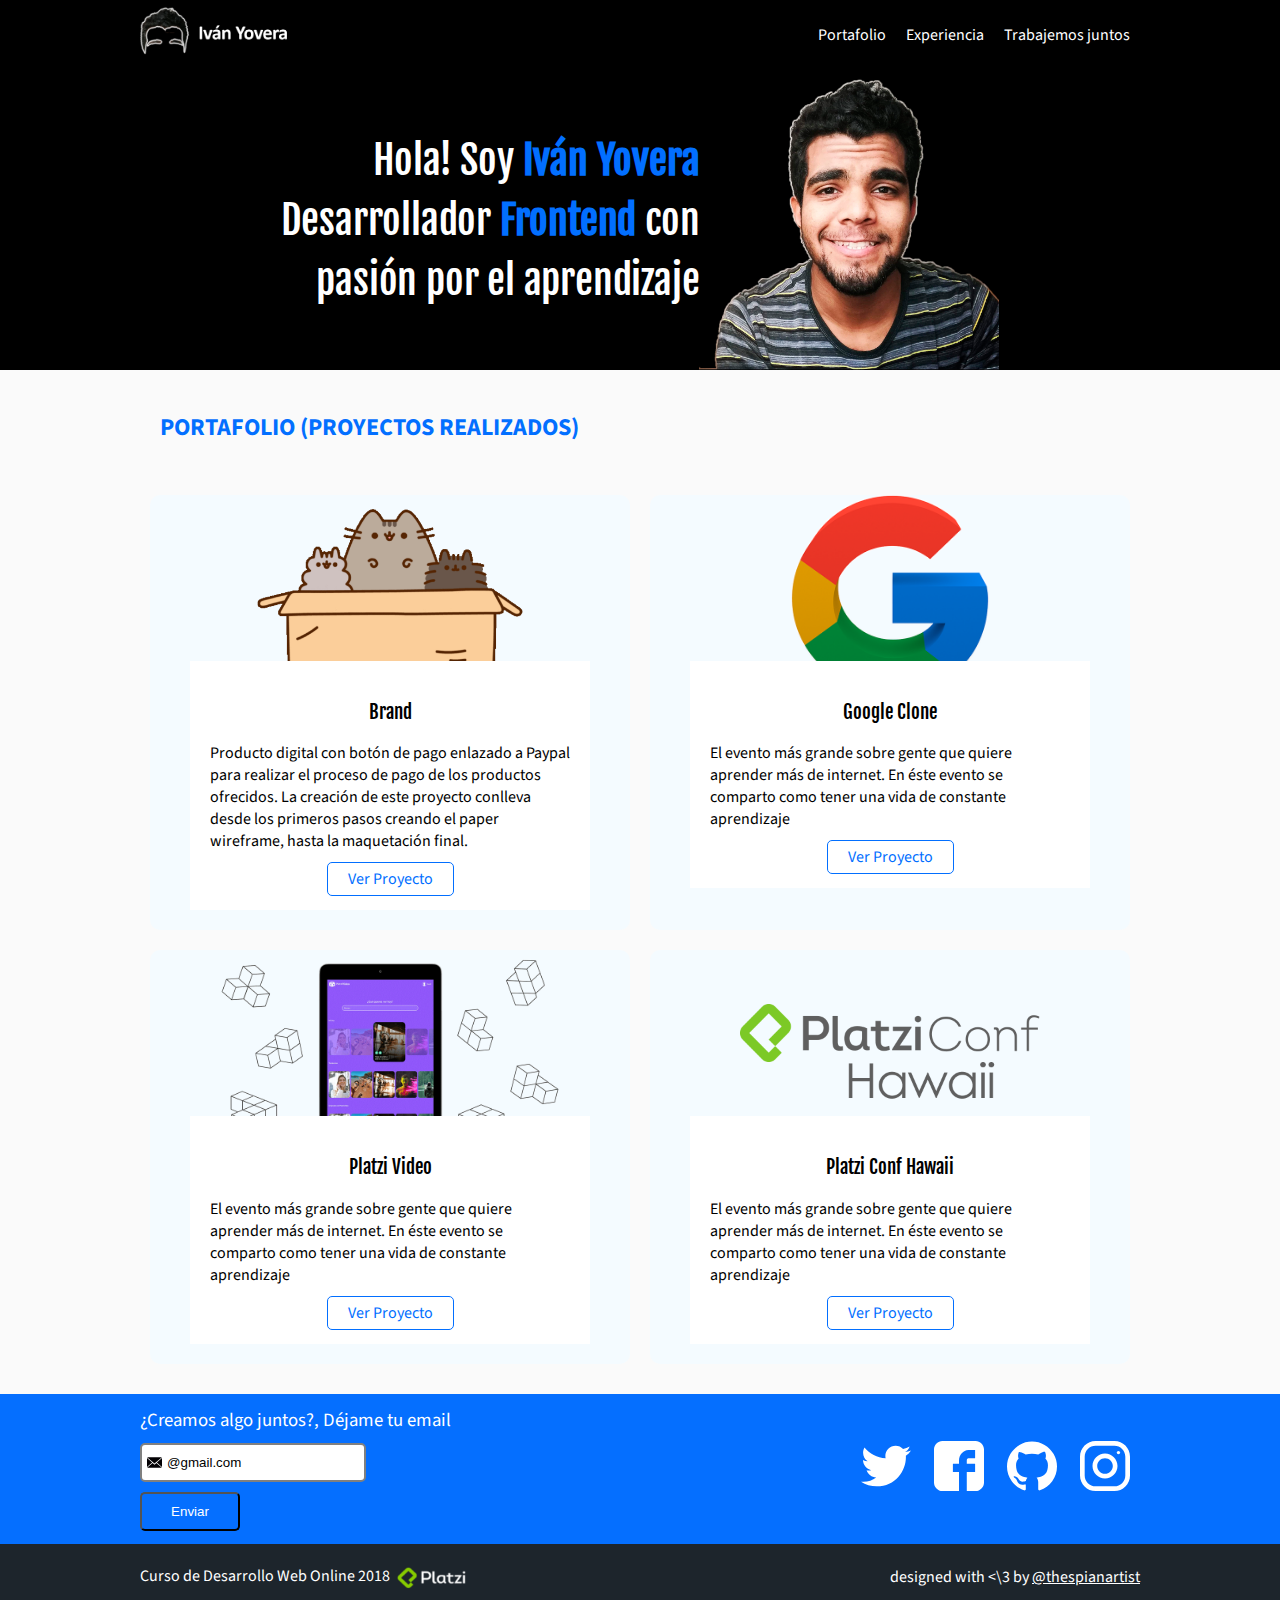
==== index.html @ 60a18380 "modificando meta viewport" ====
<!DOCTYPE html>
<html lang="es">
  <head>
    <meta charset="UTF-8">
    <meta name="viewport" content="width=device-width, initial-scale=0>
    <title>Iván Yovera</title>
    <link rel="icon" type="image/png" href="./images/logoo.png">
    <link href="https://fonts.googleapis.com/css2?family=Fjalla+One&family=Source+Sans+Pro&display=swap" rel="stylesheet">
    <link rel="stylesheet" href="./css/estilos.css">
    <!--style>
      header{
        background:green;
      }
    </style-->
  </head>
  <body>
    <!--header style="color:red; background:blue;" //"estilo in line": esta es otra manera de añadir estilos a un segmento -->
    <header class="header">
      <div class="container">
        <figure class="logo">
          <img src="./images/logo2.png" height="50" alt="Logo de http://leonidasesteban.com">
        </figure>
        <nav class="menu">
          <ol>
            <li>
              <a class="link" href="#portafolio">Portafolio</a>
            </li>
            <li>
              <a class="selectorClass" href="#eventos">Experiencia</a>
            </li>
            <li>
              <a id="selectorID" href="#contacto">Trabajemos juntos</a>
            </li>
          </ol>
        </nav>
      </div>
    </header>
    <section class="hero">
      <div class="container">
        <h1>
          Hola! Soy <strong>Iván Yovera</strong> <br>
          Desarrollador <strong>Frontend</strong> con <br>
          pasión por el aprendizaje
        </h1>
        <img class="hero-image" src="./images/hero5.jpg" alt="imagen de portada">
      </div>
    </section>
    <section class="portafolio">
      <div class="container">
        <div class="event-list-title">
          <h2>Portafolio (proyectos realizados)</h2>
        </div>
        <section id="eventos" class="event-list">
          <div class="container">
            <article class="event">
              <figure class="event-imageContainer">
                <img class="event-image" src="./images/brand.png" alt="foto de platziconf">
              </figure>
              <div class="event-detail">
                <h3 class="event-title">Brand</h3>
                <p class="event-description">Producto digital con botón de pago enlazado a Paypal para realizar el proceso de pago de los productos ofrecidos. La creación de este proyecto conlleva desde los primeros pasos creando el paper wireframe, hasta la maquetación final.</p>
                <a class="event-url" href="./portafolio/proyecto1/index.html" target="_blank">Ver Proyecto</a>
              </div>
            </article>
            <article class="event">
              <figure class="event-imageContainer">
                <img class="event-image" src="./images/google_clone.png" alt="foto de platziconf">
              </figure>
              <div class="event-detail">
                <h3 class="event-title">Google Clone</h3>
                <p class="event-description">El evento más grande sobre gente que quiere aprender más de internet. En éste evento se comparto como tener una vida de constante aprendizaje</p>
                <a class="event-url" href="./portafolio/proyecto2/index.html" target="_blank">Ver Proyecto</a>
              </div>
            </article>
            <article class="event">
              <figure class="event-imageContainer">
                <img class="event-image" src="./images/Proyecto-frontend-developer.gif" alt="foto de platziconf">
              </figure>
              <div class="event-detail">
                <h3 class="event-title">Platzi Video</h3>
                <p class="event-description">El evento más grande sobre gente que quiere aprender más de internet. En éste evento se comparto como tener una vida de constante aprendizaje</p>
                <a class="event-url" href="./portafolio/proyecto3/index.html" target="_blank">Ver Proyecto</a>
              </div>
            </article>
            <article class="event">
              <figure class="event-imageContainer">
                <img class="event-image" src="./images/platzi_conf.png" alt="foto de platziconf">
              </figure>
              <div class="event-detail">
                <h3 class="event-title">Platzi Conf Hawaii</h3>
                <p class="event-description">El evento más grande sobre gente que quiere aprender más de internet. En éste evento se comparto como tener una vida de constante aprendizaje</p>
                <a class="event-url" href="./portafolio/proyecto4/index.html" target="_blank">Ver Proyecto</a>
              </div>
            </article>
          </div>
        </section>
      </div>
    </section>

    <section class="contact" id="contacto">
      <div class="container">
        <form class="form-email" action="/suscripcion/">
          <h3>
            <label for="email">
              ¿Creamos algo juntos?, Déjame tu email
            </label>
          </h3>
          <input type="text" value="@gmail.com" id="email">
          <button>Enviar</button>
        </form>
        <div class="social">
          <a href="https://twitter.com/ivanyovera" class="social-link twitter"></a>
          <a href="https://fb.com/ivnyovera" class="social-link facebook"></a>
          <a href="https://github.com/ivanyovera" class="social-link github"></a>
          <a href="https://instagram.com/ivanyovera" class="social-link instagram"></a>
        </div>
      </div>
    </section>
    <footer class="footer">
      <div class="container">
        <div>
          <p>Curso de Desarrollo Web Online 2018 <img src="./images/platzi.png" width="80" alt="platzi"></p>
        </div>
        <div>
          designed with <\3 by <a href="https://twitter.com/thespianartist">@thespianartist</a>
        </div>
      </div>
    </footer>
  </body>
  </html>
---- css/estilos.css ----
/*este html y css incluyen mas contenido que fueron usados de ejemplos didacticos*/

/*----------------------------------------------------------COLORES
gris oscuro = #1d252c
gris claro = #626262
background gris = #1b2127
celeste = #026fff
----------------------------------------------------------COLORES*/

/*----------------------------------------------------------MODELO DE CAJA
-el tamaño total de un elemento es, su tamaño+padding+borde
-si aplico la propiedad box-sizing puedo evitar que el padding y borde sean un extra
----------------------------------------------------------MODELO DE CAJA*/

/*----------------------------------------------------------TIPOS DE SELECTORES
selector de etiqueta
body {
  font-family: 'Source Sans Pro', sans-serif;
  margin: 0px;
}

selector descendente
body header div nav ol li a {
  color: yellow;
}

selector de clase
.selectorClass {
  color: green;
}

selector de id
#selectorID {
  color: purple;
}

selector varios elementos al mismo tiempo
h1,h2,h3,h4,h5,h6{
  font-family: 'Fjalla One', sans-serif;
  font-weight: normal;
  font-style: italic;
}
----------------------------------------------------------TIPOS DE SELECTORES*/

body {
  font-family: 'Source Sans Pro', sans-serif;
  margin: 0px;
}

figure {
  margin: 0;
}

h1,h2,h3,h4,h5,h6{
  font-family: 'Fjalla One', sans-serif;
  font-weight: normal;
  /* font-style: italic; */
}

/* 1.5 = 150% */
h1{
  font-size: 40px;
  line-height: 1.5;
  letter-spacing: -.2px;
  color: white;
  margin: 0;
  /* text-transform: uppercase; */
  /* text-decoration: dashed; */
  text-align: right;
}

h1 strong{
  color: #026FFF;
}

h2{
  color: #026FFF;
  text-transform: uppercase;
  font-family: 'Source Sans Pro', sans-serif;
  font-weight: bold;
  font-size: 24px;
  margin-bottom: 40px;
}

.hero{
  height: 300px;
  /* background-color: #1D252C; */
  background-color: #000000;
  display: flex;
  align-items: center;
  justify-content: center;
}

.hero-image{
  object-fit: cover;
  height: inherit;
}

.portafolio{
  background: #FAFAFA;
  padding: 20px;
}

.project{
  border: 1px solid gray;
  border-radius: 10px;
  margin-bottom: 15px;
  padding: 20px;
  background: white;
  display: flex;
  align-items: center;
  justify-content: space-between;
}

.project-course,
.project-date,
.project-url{
  margin: 10px 0;
}

.project-description{
  font-size: 20px;
}

.project strong{
  font-family: 'Fjalla One', sans-serif;
}

.project-title{
  font-size: 30px;
  margin-top: 0;
  margin-bottom: 10px;
}

/*con width y height puedo solapar elementos, tomando
en cuenta tambien las herencias*/
.project-details{
  width: 500px;
}

.project-imageContainer{
  width: 500px;
}

.header{
  background-color: #000000;
  color: white;
  display: flex;
  height: 70px;
  align-items: center;
  justify-content: space-between;
}

.menu{
  height: inherit;
}

.header ol{
  display: flex;
  height: inherit;
}

.header ol li{
  height: inherit;
}

.header a {
  color: white;
  text-decoration: none;
  height: inherit;
  display: flex;
  align-items: center;
  padding: 0 10px;
}

ol,
ul {
  margin: 0;
  padding: 0;
  list-style: none;
}

.footer{
  color: white;
  background-color: #1D252C;
  display: flex;
  align-items: center;
  justify-content: space-between;
}

.footer img{
  vertical-align: middle;
}

.footer a{
  color: white;
}

.event-list{
  display: flex;
  flex-wrap: wrap;
}

.event-list-title{
  margin-left: 20px;
}

.event{
  margin: 10px;
  width: 480px;
  flex-shrink: 0;
  border-radius: 10px;
  overflow: hidden;
  background: #F4FBFF;
}

.event img{
  width: 480px;
  height: 200px;
  /* object-fit: cover; */
  object-fit: contain;
}

.event-detail{
  margin: 20px 40px;
  margin-top: -40px;
  background-color: white;
  position: relative;
  padding: 20px;
  text-align: center;
}

.event-description{
  text-align: left;
}

.event-url{
  color: #026FFF;
  border: 1px solid;
  padding: 5px 20px;
  text-decoration: none;
  border-radius: 5px;
}

.contact {
  background-color: #056FFF;
  color: white;
  height: 150px;
  display: flex;
  align-items: center;
  justify-content: space-between;
}

.social-link{
  display: inline-block;
  width: 50px;
  height: 50px;
  margin: 0 10px;
  background-size: 50px 50px;
}

.social-link.twitter{
  background-image: url('../images/twitter.svg');
}

.social-link.facebook{
  background-image: url('../images/facebook.svg');
}

.social-link.github{
  background-image: url('../images/github.svg');
}

.social-link.instagram{
  background-image: url('../images/instagram.svg');
}

.form-email input{
  border-color: gray;
  border-style: solid;
  border-radius: 5px;
  padding: 10px 20px 10px 25px;
  background-image: url('../images/envelope.svg');
  background-size: 15px 15px;
  background-repeat: no-repeat;
  background-position-y: center;
  background-position-x: 5px;
}

.form-email button{
  display: block;
  background: transparent;
  color: white;
  padding: 10px 0;
  border-radius: 5px;
  width: 100px;
  margin: 10px 0;
}

.form-email h3{
  font-family: 'Source Sans Pro', sans-serif;
  margin: 10px 0;
}

.container{
  width: 1000px;
  margin: 0 auto;
  display: inherit;
  justify-content: inherit;
  align-items: inherit;
  height: inherit;
  flex-wrap: inherit;
}


/* COMIENZO DE RESPONSIVE */


@media screen and (max-width: 1023px) {
  .event-list-title {
    margin-left: 0;
  }
  .portfolio {
    padding: 0;
  }
  .container {
    padding: 0 1em;
  }
  .hero {
    height: auto;
    position: relative;
    overflow: hidden;
    padding: 2em;
  }
  .hero-image {
    position: absolute;
    z-index: 1;
    left: 0;
    right: 0;
    top: 0;
    bottom: 0;
    width: 100%;
  }
  h1 {
    font-size: 2em;
    z-index: 2;
  }
}

.html-video {
  width: 100%;
  height: auto;
  /* max-width: 100%; */
}

.youtube-video {
  /* width: 100%; */
  /* height: auto; */
  position: absolute;
  top: 0;
  bottom: 0;
  right: 0;
  left: 0;
  width: 100%;
  height: 100%;
}

.flexible-video {
  width: 100%;
  height: 0;
  padding-top: 56.25%;
  background: blue;
  position: relative;
}

@media screen and (max-width: 767px) {
  h2 {
    font-size: 1.2em;
    margin: .5em 0;
  }
  .burger-button {
    display: block;
  }
  .header {
    display: block;
    height: auto;
  }
  .header ol {
    display: block;
  }
  .header ol li {
    height: 50px;
  }
  .header a {
    justify-content: center;
    height: 40px;
    font-size: 2em;
    text-decoration: underline;
    margin-bottom: .5em;
  }
  .header .logo {
    text-align: center;
  }

  .menu {
    position: fixed;
    background: rgba(5, 111, 255, .9);
    z-index: 3;
    top: 0;
    left: -100vw;
    width: 100vw;
    /* height: 100vh; */
    bottom: 0;
    display: flex;
    align-items: center;
    justify-content: center;
    transition: .3s;
  }
  .menu.is-active {
    left: 0;
  }

  .project {
    display: block;
  }
  .project-imageContainer {
    width: auto;
    text-align: center;
  }
  .project-details {
    width: auto;
    /* font-size: 10px; */
  }
  .project-course, .project-date, .project-url { 
    margin: .3em 0;
  }
  .project-title {
    font-size: 1.5em;
    margin-bottom: .3em;
  }
  .project-url {
    font-size: 1em;

  }
  .project-course {
    font-size: .7em;

  }
  .project-date {
    font-size: 1em;

  }
  .project-description {
    font-size: 1em;

  }

  .event {
    width: auto;
    flex-shrink: initial;
  }

  .event img {
    width: 100%;
  }
}

@media screen and (max-width: 480px) {
  h1 {
    font-size: 1.5em;
  }
  .project-details {
    font-size: 14px;
  }

  .event-detail {
    /* 1em = 16px */
    margin: -2em .5em .5em;
    padding: 1em;
  }

  .contact {
    height: auto;
    padding: 1.5em 0;
    text-align: center;
    display: block;
  }
  .form-email button {
    margin: 1em auto;
  }
  .form-email h3 {
    margin-top: 0;
  }
  .footer {
    display: block;
    text-align: center;
    border: 1px solid transparent;
  }
  .social-link {
    width: 40px;
    height: 40px;
    background-size: 100%;
  }
}


@media screen and (max-width: 320px) {
  h1 {
    font-size: 1.2em;
    /* background: rgba(0,0,0,.5) */
  }
  .hero {
    padding: 2em 1em;
  }
}
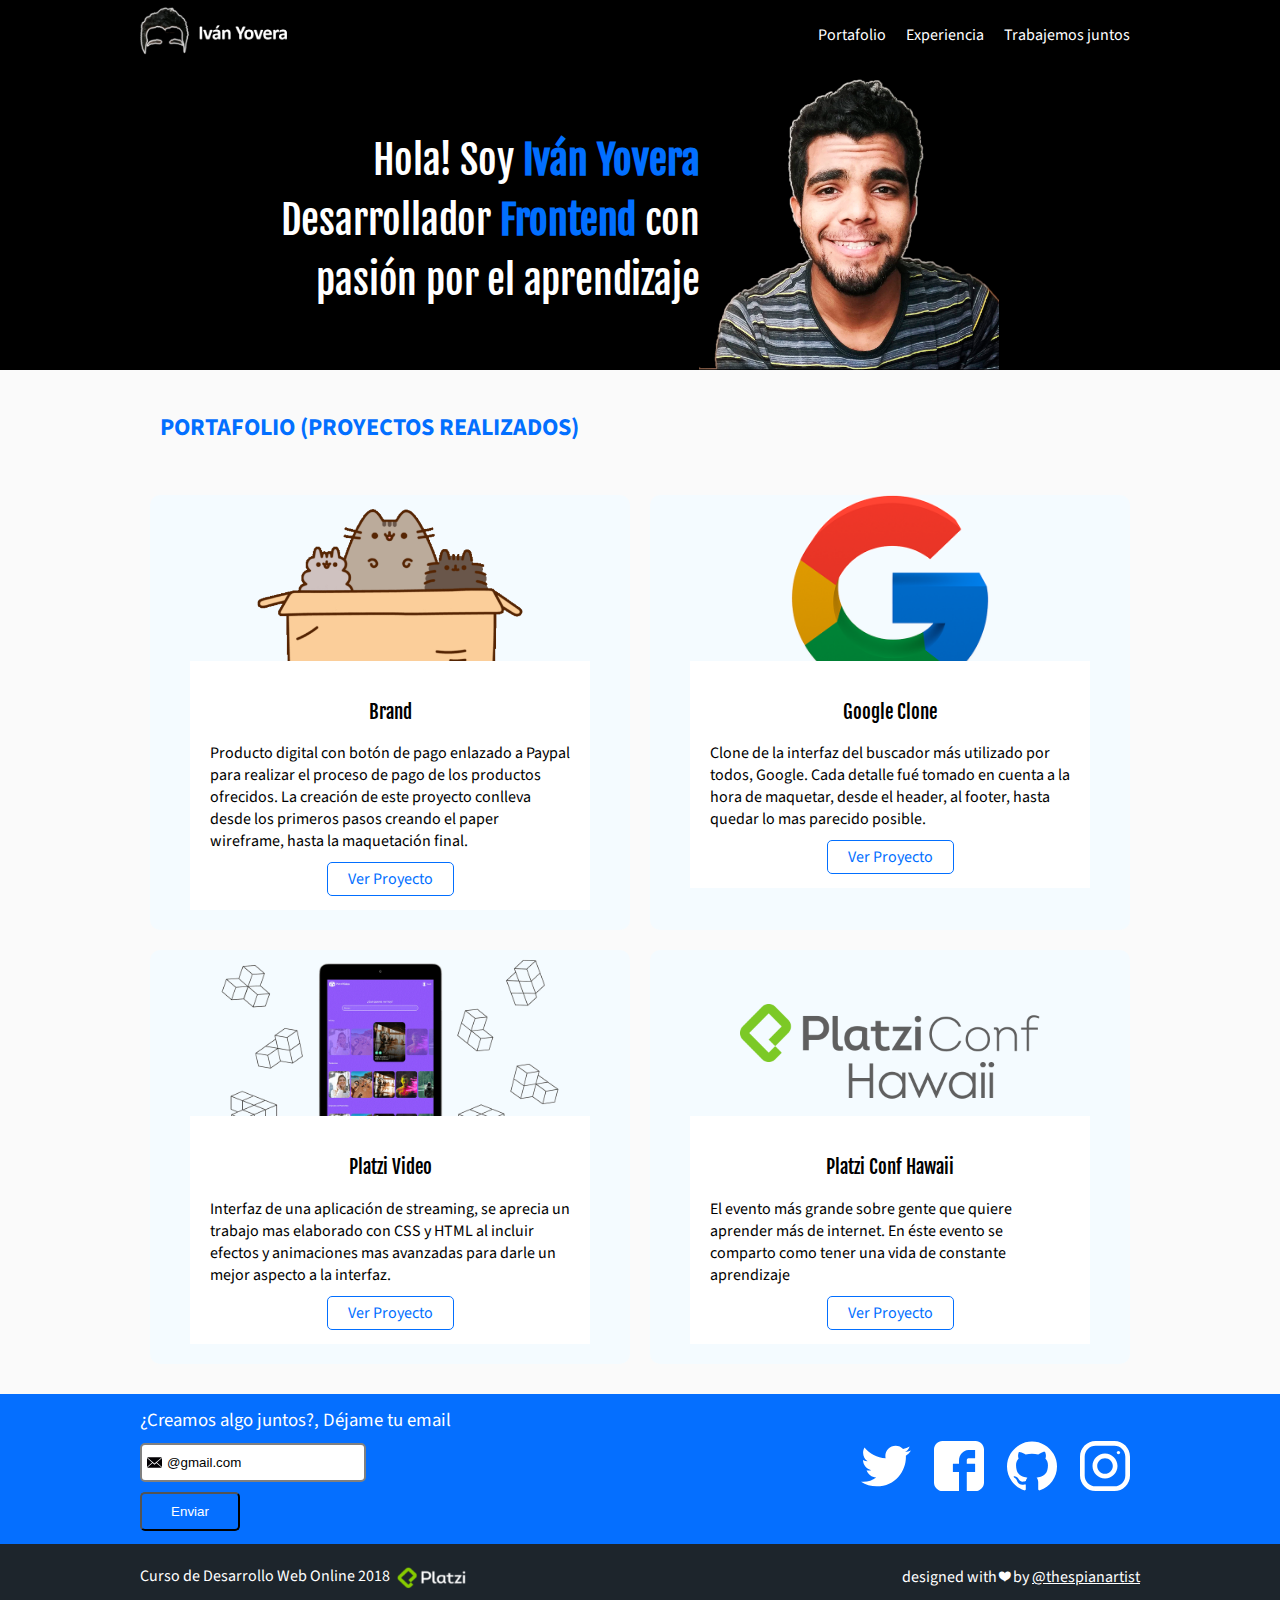
==== commit 36820c9d: "Arreglo de la descripcion de cada proyecto y mejoras en el diseño responsive" ====
--- a/index.html
+++ b/index.html
@@ -2,7 +2,7 @@
 <html lang="es">
   <head>
     <meta charset="UTF-8">
-    <meta name="viewport" content="width=device-width, initial-scale=0>
+    <meta name="viewport" content="width=device-width, initial-scale=1>
     <title>Iván Yovera</title>
     <link rel="icon" type="image/png" href="./images/logoo.png">
     <link href="https://fonts.googleapis.com/css2?family=Fjalla+One&family=Source+Sans+Pro&display=swap" rel="stylesheet">
@@ -68,7 +68,7 @@
               </figure>
               <div class="event-detail">
                 <h3 class="event-title">Google Clone</h3>
-                <p class="event-description">El evento más grande sobre gente que quiere aprender más de internet. En éste evento se comparto como tener una vida de constante aprendizaje</p>
+                <p class="event-description">Clone de la interfaz del buscador más utilizado por todos, Google. Cada detalle fué tomado en cuenta a la hora de maquetar, desde el header, al footer, hasta quedar lo mas parecido posible.</p>
                 <a class="event-url" href="./portafolio/proyecto2/index.html" target="_blank">Ver Proyecto</a>
               </div>
             </article>
@@ -78,7 +78,7 @@
               </figure>
               <div class="event-detail">
                 <h3 class="event-title">Platzi Video</h3>
-                <p class="event-description">El evento más grande sobre gente que quiere aprender más de internet. En éste evento se comparto como tener una vida de constante aprendizaje</p>
+                <p class="event-description">Interfaz de una aplicación de streaming, se aprecia un trabajo mas elaborado con CSS y HTML al incluir efectos y animaciones mas avanzadas para darle un mejor aspecto a la interfaz. </p>
                 <a class="event-url" href="./portafolio/proyecto3/index.html" target="_blank">Ver Proyecto</a>
               </div>
             </article>
@@ -122,7 +122,7 @@
           <p>Curso de Desarrollo Web Online 2018 <img src="./images/platzi.png" width="80" alt="platzi"></p>
         </div>
         <div>
-          designed with <\3 by <a href="https://twitter.com/thespianartist">@thespianartist</a>
+          designed with ❤ by <a href="https://twitter.com/thespianartist">@thespianartist</a>
         </div>
       </div>
     </footer>
--- a/css/estilos.css
+++ b/css/estilos.css
@@ -1,64 +1,20 @@
-/*este html y css incluyen mas contenido que fueron usados de ejemplos didacticos*/
-
-/*----------------------------------------------------------COLORES
-gris oscuro = #1d252c
-gris claro = #626262
-background gris = #1b2127
-celeste = #026fff
-----------------------------------------------------------COLORES*/
-
-/*----------------------------------------------------------MODELO DE CAJA
--el tamaño total de un elemento es, su tamaño+padding+borde
--si aplico la propiedad box-sizing puedo evitar que el padding y borde sean un extra
-----------------------------------------------------------MODELO DE CAJA*/
-
-/*----------------------------------------------------------TIPOS DE SELECTORES
-selector de etiqueta
 body {
   font-family: 'Source Sans Pro', sans-serif;
   margin: 0px;
 }
 
-selector descendente
-body header div nav ol li a {
-  color: yellow;
-}
-
-selector de clase
-.selectorClass {
-  color: green;
-}
-
-selector de id
-#selectorID {
-  color: purple;
-}
-
-selector varios elementos al mismo tiempo
-h1,h2,h3,h4,h5,h6{
-  font-family: 'Fjalla One', sans-serif;
-  font-weight: normal;
-  font-style: italic;
-}
-----------------------------------------------------------TIPOS DE SELECTORES*/
-
-body {
-  font-family: 'Source Sans Pro', sans-serif;
-  margin: 0px;
-}
-
 figure {
   margin: 0;
 }
 
-h1,h2,h3,h4,h5,h6{
+h1,h2,h3,h4,h5,h6 {
   font-family: 'Fjalla One', sans-serif;
   font-weight: normal;
   /* font-style: italic; */
 }
 
 /* 1.5 = 150% */
-h1{
+h1 {
   font-size: 40px;
   line-height: 1.5;
   letter-spacing: -.2px;
@@ -69,11 +25,11 @@
   text-align: right;
 }
 
-h1 strong{
+h1 strong {
   color: #026FFF;
 }
 
-h2{
+h2 {
   color: #026FFF;
   text-transform: uppercase;
   font-family: 'Source Sans Pro', sans-serif;
@@ -82,26 +38,26 @@
   margin-bottom: 40px;
 }
 
-.hero{
+.hero {
   height: 300px;
-  /* background-color: #1D252C; */
   background-color: #000000;
   display: flex;
   align-items: center;
   justify-content: center;
-}
-
-.hero-image{
+  flex-wrap: wrap;
+}
+
+.hero-image {
   object-fit: cover;
   height: inherit;
 }
 
-.portafolio{
+.portafolio {
   background: #FAFAFA;
   padding: 20px;
 }
 
-.project{
+.project {
   border: 1px solid gray;
   border-radius: 10px;
   margin-bottom: 15px;
@@ -110,23 +66,24 @@
   display: flex;
   align-items: center;
   justify-content: space-between;
+  flex-wrap: wrap;
 }
 
 .project-course,
 .project-date,
-.project-url{
+.project-url {
   margin: 10px 0;
 }
 
-.project-description{
+.project-description {
   font-size: 20px;
 }
 
-.project strong{
+.project strong {
   font-family: 'Fjalla One', sans-serif;
 }
 
-.project-title{
+.project-title {
   font-size: 30px;
   margin-top: 0;
   margin-bottom: 10px;
@@ -134,33 +91,38 @@
 
 /*con width y height puedo solapar elementos, tomando
 en cuenta tambien las herencias*/
-.project-details{
-  width: 500px;
-}
-
-.project-imageContainer{
-  width: 500px;
-}
-
-.header{
+.project-details {
+  width: 50%;
+}
+
+.project-imageContainer {
+  width: 50%;
+}
+
+.project-imageContainer img {
+  max-width: 100%;
+}
+
+.header {
   background-color: #000000;
   color: white;
   display: flex;
   height: 70px;
   align-items: center;
   justify-content: space-between;
-}
-
-.menu{
-  height: inherit;
-}
-
-.header ol{
-  display: flex;
-  height: inherit;
-}
-
-.header ol li{
+  flex-wrap: wrap;
+}
+
+.menu {
+  height: inherit;
+}
+
+.header ol {
+  display: flex;
+  height: inherit;
+}
+
+.header ol li {
   height: inherit;
 }
 
@@ -180,48 +142,49 @@
   list-style: none;
 }
 
-.footer{
+.footer {
   color: white;
   background-color: #1D252C;
   display: flex;
   align-items: center;
   justify-content: space-between;
-}
-
-.footer img{
+  flex-wrap: wrap;
+}
+
+.footer img {
   vertical-align: middle;
 }
 
-.footer a{
-  color: white;
-}
-
-.event-list{
-  display: flex;
-  flex-wrap: wrap;
-}
-
-.event-list-title{
+.footer a {
+  color: white;
+}
+
+.event-list {
+  display: flex;
+  flex-wrap: wrap;
+}
+
+.event-list-title {
   margin-left: 20px;
 }
 
-.event{
-  margin: 10px;
-  width: 480px;
+.event {
+  margin: 1%;
+  width: 48%;
   flex-shrink: 0;
   border-radius: 10px;
   overflow: hidden;
   background: #F4FBFF;
 }
 
-.event img{
+.event img {
   width: 480px;
   height: 200px;
   /* object-fit: cover; */
   object-fit: contain;
 }
 
-.event-detail{
+.event-detail {
   margin: 20px 40px;
   margin-top: -40px;
   background-color: white;
@@ -230,11 +193,11 @@
   text-align: center;
 }
 
-.event-description{
+.event-description {
   text-align: left;
 }
 
-.event-url{
+.event-url {
   color: #026FFF;
   border: 1px solid;
   padding: 5px 20px;
@@ -249,9 +212,10 @@
   display: flex;
   align-items: center;
   justify-content: space-between;
-}
-
-.social-link{
+  flex-wrap: wrap;
+}
+
+.social-link {
   display: inline-block;
   width: 50px;
   height: 50px;
@@ -259,23 +223,23 @@
   background-size: 50px 50px;
 }
 
-.social-link.twitter{
+.social-link.twitter {
   background-image: url('../images/twitter.svg');
 }
 
-.social-link.facebook{
+.social-link.facebook {
   background-image: url('../images/facebook.svg');
 }
 
-.social-link.github{
+.social-link.github {
   background-image: url('../images/github.svg');
 }
 
-.social-link.instagram{
+.social-link.instagram {
   background-image: url('../images/instagram.svg');
 }
 
-.form-email input{
+.form-email input {
   border-color: gray;
   border-style: solid;
   border-radius: 5px;
@@ -287,7 +251,7 @@
   background-position-x: 5px;
 }
 
-.form-email button{
+.form-email button {
   display: block;
   background: transparent;
   color: white;
@@ -297,13 +261,15 @@
   margin: 10px 0;
 }
 
-.form-email h3{
+.form-email h3 {
   font-family: 'Source Sans Pro', sans-serif;
   margin: 10px 0;
 }
 
-.container{
-  width: 1000px;
+.container {
+  max-width: 1000px;
+  /* width: 100%; */
+  flex: 1;
   margin: 0 auto;
   display: inherit;
   justify-content: inherit;
@@ -314,6 +280,8 @@
 
 
 /* COMIENZO DE RESPONSIVE */
+/* desktop first: usaremos primero los media queris mas grandes */
+
 
 
 @media screen and (max-width: 1023px) {
@@ -335,42 +303,19 @@
   .hero-image {
     position: absolute;
     z-index: 1;
-    left: 0;
+    left:50%;
     right: 0;
     top: 0;
     bottom: 0;
-    width: 100%;
+    /* width: 50%; */
+    height: 100%;
+    filter: opacity(80%) blur(1px);
   }
   h1 {
     font-size: 2em;
     z-index: 2;
-  }
-}
-
-.html-video {
-  width: 100%;
-  height: auto;
-  /* max-width: 100%; */
-}
-
-.youtube-video {
-  /* width: 100%; */
-  /* height: auto; */
-  position: absolute;
-  top: 0;
-  bottom: 0;
-  right: 0;
-  left: 0;
-  width: 100%;
-  height: 100%;
-}
-
-.flexible-video {
-  width: 100%;
-  height: 0;
-  padding-top: 56.25%;
-  background: blue;
-  position: relative;
+    text-align: left;
+  }
 }
 
 @media screen and (max-width: 767px) {
@@ -440,15 +385,12 @@
   }
   .project-url {
     font-size: 1em;
-
   }
   .project-course {
     font-size: .7em;
-
   }
   .project-date {
     font-size: 1em;
-
   }
   .project-description {
     font-size: 1em;
@@ -503,7 +445,6 @@
   }
 }
 
-
 @media screen and (max-width: 320px) {
   h1 {
     font-size: 1.2em;
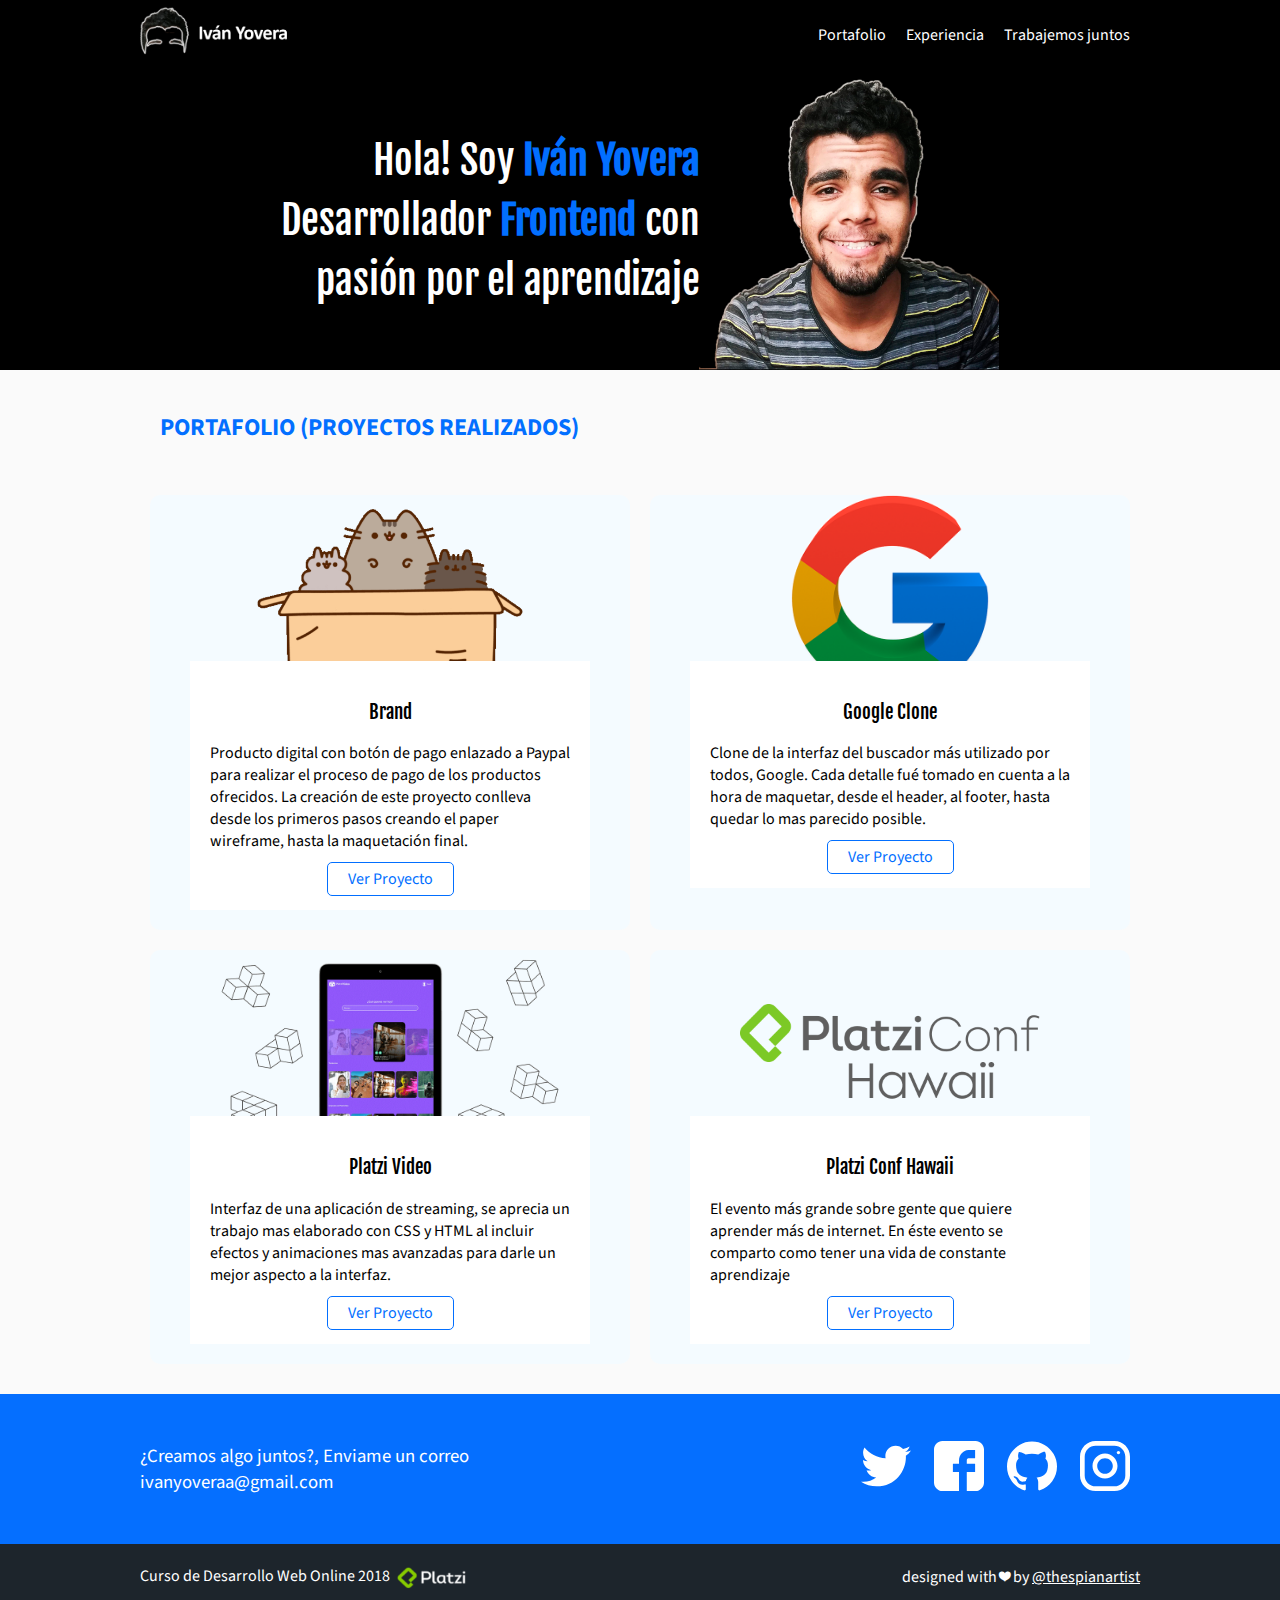
==== commit cb443f00: "Actualizacion de PlatziVideo" ====
--- a/index.html
+++ b/index.html
@@ -2,7 +2,8 @@
 <html lang="es">
   <head>
     <meta charset="UTF-8">
-    <meta name="viewport" content="width=device-width, initial-scale=1>
+    <meta http-equiv="X-UA-Compatible" content="IE=edge">
+    <meta name="viewport" content="width=device-width, initial-scale=1.0">
     <title>Iván Yovera</title>
     <link rel="icon" type="image/png" href="./images/logoo.png">
     <link href="https://fonts.googleapis.com/css2?family=Fjalla+One&family=Source+Sans+Pro&display=swap" rel="stylesheet">
@@ -79,7 +80,7 @@
               <div class="event-detail">
                 <h3 class="event-title">Platzi Video</h3>
                 <p class="event-description">Interfaz de una aplicación de streaming, se aprecia un trabajo mas elaborado con CSS y HTML al incluir efectos y animaciones mas avanzadas para darle un mejor aspecto a la interfaz. </p>
-                <a class="event-url" href="./portafolio/proyecto3/index.html" target="_blank">Ver Proyecto</a>
+                <a class="event-url" href="https://platzivideo-5b97d.web.app/" target="_blank">Ver Proyecto</a>
               </div>
             </article>
             <article class="event">
@@ -102,11 +103,14 @@
         <form class="form-email" action="/suscripcion/">
           <h3>
             <label for="email">
-              ¿Creamos algo juntos?, Déjame tu email
+              ¿Creamos algo juntos?, Enviame un correo<br>
+              ivanyoveraa@gmail.com
             </label>
           </h3>
+          <!--
           <input type="text" value="@gmail.com" id="email">
           <button>Enviar</button>
+          -->
         </form>
         <div class="social">
           <a href="https://twitter.com/ivanyovera" class="social-link twitter"></a>
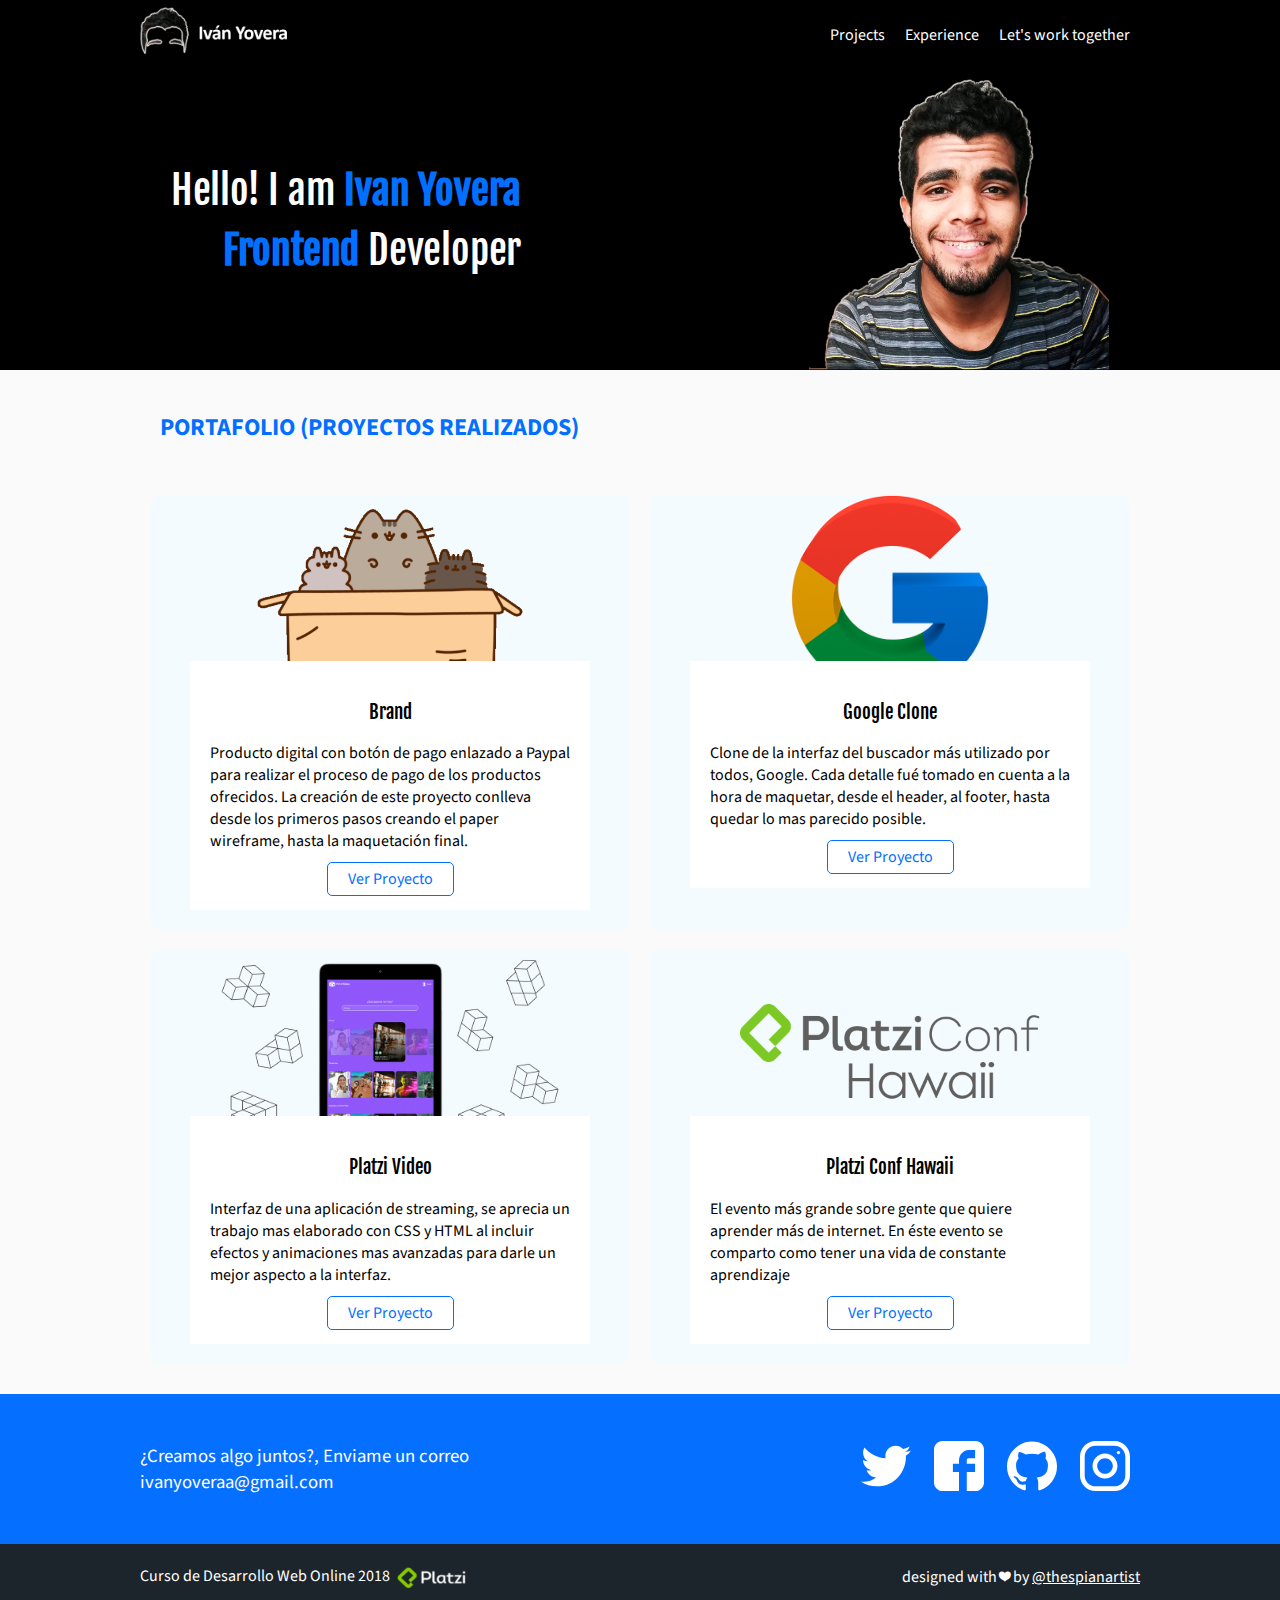
==== commit 9f2c0c5c: "Update index.html" ====
--- a/index.html
+++ b/index.html
@@ -19,18 +19,18 @@
     <header class="header">
       <div class="container">
         <figure class="logo">
-          <img src="./images/logo2.png" height="50" alt="Logo de http://leonidasesteban.com">
+          <img src="./images/logo2.png" height="50" alt="Logo">
         </figure>
         <nav class="menu">
           <ol>
             <li>
-              <a class="link" href="#portafolio">Portafolio</a>
+              <a class="link" href="#portafolio">Projects</a>
             </li>
             <li>
-              <a class="selectorClass" href="#eventos">Experiencia</a>
+              <a class="selectorClass" href="#eventos">Experience</a>
             </li>
             <li>
-              <a id="selectorID" href="#contacto">Trabajemos juntos</a>
+              <a id="selectorID" href="#contacto">Let's work together</a>
             </li>
           </ol>
         </nav>
@@ -39,10 +39,13 @@
     <section class="hero">
       <div class="container">
         <h1>
-          Hola! Soy <strong>Iván Yovera</strong> <br>
-          Desarrollador <strong>Frontend</strong> con <br>
-          pasión por el aprendizaje
+          Hello! I am <strong>Ivan Yovera</strong><br>
+          <strong>Frontend</strong> Developer<br>
         </h1>
+        <h3>
+          HTML, CSS, JavaScript, <strong>React.js</strong><br>
+          and improving my skills are my passion<br>
+        </h3>
         <img class="hero-image" src="./images/hero5.jpg" alt="imagen de portada">
       </div>
     </section>
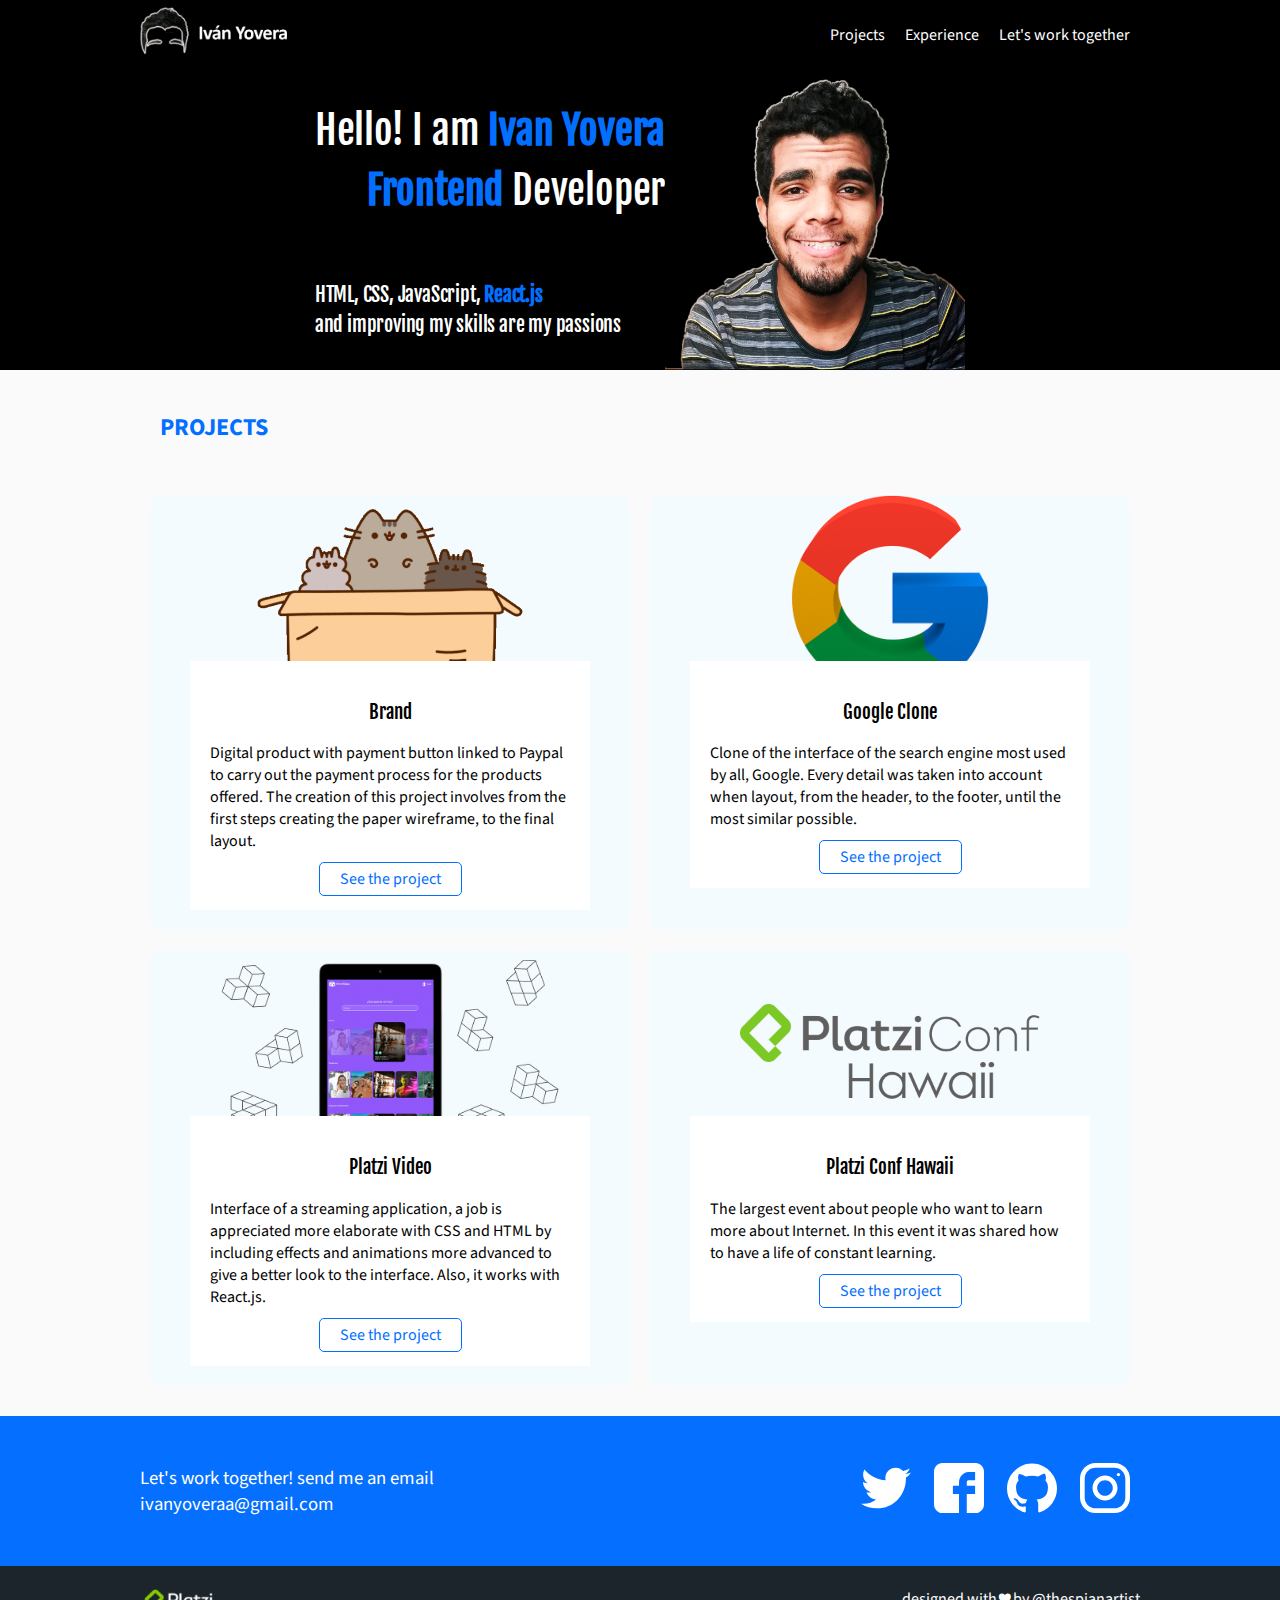
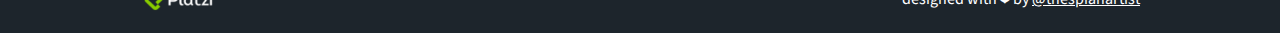
==== commit 78018ca9: "cambio en el idioma, actualizacion de index" ====
--- a/index.html
+++ b/index.html
@@ -1,13 +1,16 @@
 <!DOCTYPE html>
 <html lang="es">
   <head>
-    <meta charset="UTF-8">
-    <meta http-equiv="X-UA-Compatible" content="IE=edge">
-    <meta name="viewport" content="width=device-width, initial-scale=1.0">
+    <meta charset="UTF-8" />
+    <meta http-equiv="X-UA-Compatible" content="IE=edge" />
+    <meta name="viewport" content="width=device-width, initial-scale=1.0" />
     <title>Iván Yovera</title>
-    <link rel="icon" type="image/png" href="./images/logoo.png">
-    <link href="https://fonts.googleapis.com/css2?family=Fjalla+One&family=Source+Sans+Pro&display=swap" rel="stylesheet">
-    <link rel="stylesheet" href="./css/estilos.css">
+    <link rel="icon" type="image/png" href="./images/logoo.png" />
+    <link
+      href="https://fonts.googleapis.com/css2?family=Fjalla+One&family=Source+Sans+Pro&display=swap"
+      rel="stylesheet"
+    />
+    <link rel="stylesheet" href="./css/estilos.css" />
     <!--style>
       header{
         background:green;
@@ -19,7 +22,7 @@
     <header class="header">
       <div class="container">
         <figure class="logo">
-          <img src="./images/logo2.png" height="50" alt="Logo">
+          <img src="./images/logo2.png" height="50" alt="Logo" />
         </figure>
         <nav class="menu">
           <ol>
@@ -39,61 +42,119 @@
     <section class="hero">
       <div class="container">
         <h1>
-          Hello! I am <strong>Ivan Yovera</strong><br>
-          <strong>Frontend</strong> Developer<br>
+          Hello! I am <strong>Ivan Yovera</strong><br />
+          <strong>Frontend</strong> Developer<br /><br />
+          <div class="subtitle">
+            HTML, CSS, JavaScript, <strong>React.js</strong><br />
+            and improving my skills are my passions<br />
+          </div>
         </h1>
-        <h3>
-          HTML, CSS, JavaScript, <strong>React.js</strong><br>
-          and improving my skills are my passion<br>
-        </h3>
-        <img class="hero-image" src="./images/hero5.jpg" alt="imagen de portada">
+        <img
+          class="hero-image"
+          src="./images/hero5.jpg"
+          alt="imagen de portada"
+        />
       </div>
     </section>
     <section class="portafolio">
       <div class="container">
         <div class="event-list-title">
-          <h2>Portafolio (proyectos realizados)</h2>
+          <h2>Projects</h2>
         </div>
         <section id="eventos" class="event-list">
           <div class="container">
             <article class="event">
               <figure class="event-imageContainer">
-                <img class="event-image" src="./images/brand.png" alt="foto de platziconf">
+                <img
+                  class="event-image"
+                  src="./images/brand.png"
+                  alt="foto de platziconf"
+                />
               </figure>
               <div class="event-detail">
                 <h3 class="event-title">Brand</h3>
-                <p class="event-description">Producto digital con botón de pago enlazado a Paypal para realizar el proceso de pago de los productos ofrecidos. La creación de este proyecto conlleva desde los primeros pasos creando el paper wireframe, hasta la maquetación final.</p>
-                <a class="event-url" href="./portafolio/proyecto1/index.html" target="_blank">Ver Proyecto</a>
-              </div>
-            </article>
-            <article class="event">
-              <figure class="event-imageContainer">
-                <img class="event-image" src="./images/google_clone.png" alt="foto de platziconf">
+                <p class="event-description">
+                  Digital product with payment button linked to Paypal to carry
+                  out the payment process for the products offered. The creation
+                  of this project involves from the first steps creating the
+                  paper wireframe, to the final layout.
+                </p>
+                <a
+                  class="event-url"
+                  href="./portafolio/proyecto1/index.html"
+                  target="_blank"
+                  >See the project</a
+                >
+              </div>
+            </article>
+            <article class="event">
+              <figure class="event-imageContainer">
+                <img
+                  class="event-image"
+                  src="./images/google_clone.png"
+                  alt="foto de platziconf"
+                />
               </figure>
               <div class="event-detail">
                 <h3 class="event-title">Google Clone</h3>
-                <p class="event-description">Clone de la interfaz del buscador más utilizado por todos, Google. Cada detalle fué tomado en cuenta a la hora de maquetar, desde el header, al footer, hasta quedar lo mas parecido posible.</p>
-                <a class="event-url" href="./portafolio/proyecto2/index.html" target="_blank">Ver Proyecto</a>
-              </div>
-            </article>
-            <article class="event">
-              <figure class="event-imageContainer">
-                <img class="event-image" src="./images/Proyecto-frontend-developer.gif" alt="foto de platziconf">
+                <p class="event-description">
+                  Clone of the interface of the search engine most used by all,
+                  Google. Every detail was taken into account when layout, from
+                  the header, to the footer, until the most similar possible.
+                </p>
+                <a
+                  class="event-url"
+                  href="./portafolio/proyecto2/index.html"
+                  target="_blank"
+                  >See the project</a
+                >
+              </div>
+            </article>
+            <article class="event">
+              <figure class="event-imageContainer">
+                <img
+                  class="event-image"
+                  src="./images/Proyecto-frontend-developer.gif"
+                  alt="foto de platziconf"
+                />
               </figure>
               <div class="event-detail">
                 <h3 class="event-title">Platzi Video</h3>
-                <p class="event-description">Interfaz de una aplicación de streaming, se aprecia un trabajo mas elaborado con CSS y HTML al incluir efectos y animaciones mas avanzadas para darle un mejor aspecto a la interfaz. </p>
-                <a class="event-url" href="https://platzivideo-5b97d.web.app/" target="_blank">Ver Proyecto</a>
-              </div>
-            </article>
-            <article class="event">
-              <figure class="event-imageContainer">
-                <img class="event-image" src="./images/platzi_conf.png" alt="foto de platziconf">
+                <p class="event-description">
+                  Interface of a streaming application, a job is appreciated
+                  more elaborate with CSS and HTML by including effects and
+                  animations more advanced to give a better look to the
+                  interface. Also, it works with React.js.
+                </p>
+                <a
+                  class="event-url"
+                  href="https://platzivideo-5b97d.web.app/"
+                  target="_blank"
+                  >See the project</a
+                >
+              </div>
+            </article>
+            <article class="event">
+              <figure class="event-imageContainer">
+                <img
+                  class="event-image"
+                  src="./images/platzi_conf.png"
+                  alt="foto de platziconf"
+                />
               </figure>
               <div class="event-detail">
                 <h3 class="event-title">Platzi Conf Hawaii</h3>
-                <p class="event-description">El evento más grande sobre gente que quiere aprender más de internet. En éste evento se comparto como tener una vida de constante aprendizaje</p>
-                <a class="event-url" href="./portafolio/proyecto4/index.html" target="_blank">Ver Proyecto</a>
+                <p class="event-description">
+                  The largest event about people who want to learn more about
+                  Internet. In this event it was shared how to have a life of
+                  constant learning.
+                </p>
+                <a
+                  class="event-url"
+                  href="./portafolio/proyecto4/index.html"
+                  target="_blank"
+                  >See the project</a
+                >
               </div>
             </article>
           </div>
@@ -106,7 +167,7 @@
         <form class="form-email" action="/suscripcion/">
           <h3>
             <label for="email">
-              ¿Creamos algo juntos?, Enviame un correo<br>
+              Let's work together! send me an email<br />
               ivanyoveraa@gmail.com
             </label>
           </h3>
@@ -116,22 +177,34 @@
           -->
         </form>
         <div class="social">
-          <a href="https://twitter.com/ivanyovera" class="social-link twitter"></a>
+          <a
+            href="https://twitter.com/ivanyovera"
+            class="social-link twitter"
+          ></a>
           <a href="https://fb.com/ivnyovera" class="social-link facebook"></a>
-          <a href="https://github.com/ivanyovera" class="social-link github"></a>
-          <a href="https://instagram.com/ivanyovera" class="social-link instagram"></a>
+          <a
+            href="https://github.com/ivanyovera"
+            class="social-link github"
+          ></a>
+          <a
+            href="https://instagram.com/ivanyovera"
+            class="social-link instagram"
+          ></a>
         </div>
       </div>
     </section>
     <footer class="footer">
       <div class="container">
         <div>
-          <p>Curso de Desarrollo Web Online 2018 <img src="./images/platzi.png" width="80" alt="platzi"></p>
+          <p>
+            <img src="./images/platzi.png" width="80" alt="platzi" />
+          </p>
         </div>
         <div>
-          designed with ❤ by <a href="https://twitter.com/thespianartist">@thespianartist</a>
+          designed with ❤ by
+          <a href="https://twitter.com/thespianartist">@thespianartist</a>
         </div>
       </div>
     </footer>
   </body>
-  </html>
+</html>
--- a/css/estilos.css
+++ b/css/estilos.css
@@ -1,5 +1,5 @@
 body {
-  font-family: 'Source Sans Pro', sans-serif;
+  font-family: "Source Sans Pro", sans-serif;
   margin: 0px;
 }
 
@@ -7,8 +7,13 @@
   margin: 0;
 }
 
-h1,h2,h3,h4,h5,h6 {
-  font-family: 'Fjalla One', sans-serif;
+h1,
+h2,
+h3,
+h4,
+h5,
+h6 {
+  font-family: "Fjalla One", sans-serif;
   font-weight: normal;
   /* font-style: italic; */
 }
@@ -17,7 +22,7 @@
 h1 {
   font-size: 40px;
   line-height: 1.5;
-  letter-spacing: -.2px;
+  letter-spacing: -0.2px;
   color: white;
   margin: 0;
   /* text-transform: uppercase; */
@@ -26,13 +31,22 @@
 }
 
 h1 strong {
-  color: #026FFF;
+  color: #026fff;
+}
+
+.subtitle {
+  font-size: 20px;
+  line-height: 1.5;
+  letter-spacing: -0.2px;
+  color: white;
+  margin: 0;
+  text-align: left;
 }
 
 h2 {
-  color: #026FFF;
+  color: #026fff;
   text-transform: uppercase;
-  font-family: 'Source Sans Pro', sans-serif;
+  font-family: "Source Sans Pro", sans-serif;
   font-weight: bold;
   font-size: 24px;
   margin-bottom: 40px;
@@ -53,7 +67,7 @@
 }
 
 .portafolio {
-  background: #FAFAFA;
+  background: #fafafa;
   padding: 20px;
 }
 
@@ -80,7 +94,7 @@
 }
 
 .project strong {
-  font-family: 'Fjalla One', sans-serif;
+  font-family: "Fjalla One", sans-serif;
 }
 
 .project-title {
@@ -144,7 +158,7 @@
 
 .footer {
   color: white;
-  background-color: #1D252C;
+  background-color: #1d252c;
   display: flex;
   align-items: center;
   justify-content: space-between;
@@ -174,7 +188,7 @@
   flex-shrink: 0;
   border-radius: 10px;
   overflow: hidden;
-  background: #F4FBFF;
+  background: #f4fbff;
 }
 
 .event img {
@@ -198,7 +212,7 @@
 }
 
 .event-url {
-  color: #026FFF;
+  color: #026fff;
   border: 1px solid;
   padding: 5px 20px;
   text-decoration: none;
@@ -206,7 +220,7 @@
 }
 
 .contact {
-  background-color: #056FFF;
+  background-color: #056fff;
   color: white;
   height: 150px;
   display: flex;
@@ -224,19 +238,19 @@
 }
 
 .social-link.twitter {
-  background-image: url('../images/twitter.svg');
+  background-image: url("../images/twitter.svg");
 }
 
 .social-link.facebook {
-  background-image: url('../images/facebook.svg');
+  background-image: url("../images/facebook.svg");
 }
 
 .social-link.github {
-  background-image: url('../images/github.svg');
+  background-image: url("../images/github.svg");
 }
 
 .social-link.instagram {
-  background-image: url('../images/instagram.svg');
+  background-image: url("../images/instagram.svg");
 }
 
 .form-email input {
@@ -244,7 +258,7 @@
   border-style: solid;
   border-radius: 5px;
   padding: 10px 20px 10px 25px;
-  background-image: url('../images/envelope.svg');
+  background-image: url("../images/envelope.svg");
   background-size: 15px 15px;
   background-repeat: no-repeat;
   background-position-y: center;
@@ -262,7 +276,7 @@
 }
 
 .form-email h3 {
-  font-family: 'Source Sans Pro', sans-serif;
+  font-family: "Source Sans Pro", sans-serif;
   margin: 10px 0;
 }
 
@@ -278,11 +292,8 @@
   flex-wrap: inherit;
 }
 
-
 /* COMIENZO DE RESPONSIVE */
 /* desktop first: usaremos primero los media queris mas grandes */
-
-
 
 @media screen and (max-width: 1023px) {
   .event-list-title {
@@ -303,7 +314,7 @@
   .hero-image {
     position: absolute;
     z-index: 1;
-    left:50%;
+    left: 50%;
     right: 0;
     top: 0;
     bottom: 0;
@@ -321,7 +332,7 @@
 @media screen and (max-width: 767px) {
   h2 {
     font-size: 1.2em;
-    margin: .5em 0;
+    margin: 0.5em 0;
   }
   .burger-button {
     display: block;
@@ -341,7 +352,7 @@
     height: 40px;
     font-size: 2em;
     text-decoration: underline;
-    margin-bottom: .5em;
+    margin-bottom: 0.5em;
   }
   .header .logo {
     text-align: center;
@@ -349,7 +360,7 @@
 
   .menu {
     position: fixed;
-    background: rgba(5, 111, 255, .9);
+    background: rgba(5, 111, 255, 0.9);
     z-index: 3;
     top: 0;
     left: -100vw;
@@ -359,7 +370,7 @@
     display: flex;
     align-items: center;
     justify-content: center;
-    transition: .3s;
+    transition: 0.3s;
   }
   .menu.is-active {
     left: 0;
@@ -376,25 +387,26 @@
     width: auto;
     /* font-size: 10px; */
   }
-  .project-course, .project-date, .project-url { 
-    margin: .3em 0;
+  .project-course,
+  .project-date,
+  .project-url {
+    margin: 0.3em 0;
   }
   .project-title {
     font-size: 1.5em;
-    margin-bottom: .3em;
+    margin-bottom: 0.3em;
   }
   .project-url {
     font-size: 1em;
   }
   .project-course {
-    font-size: .7em;
+    font-size: 0.7em;
   }
   .project-date {
     font-size: 1em;
   }
   .project-description {
     font-size: 1em;
-
   }
 
   .event {
@@ -417,7 +429,7 @@
 
   .event-detail {
     /* 1em = 16px */
-    margin: -2em .5em .5em;
+    margin: -2em 0.5em 0.5em;
     padding: 1em;
   }
 
@@ -454,4 +466,3 @@
     padding: 2em 1em;
   }
 }
-
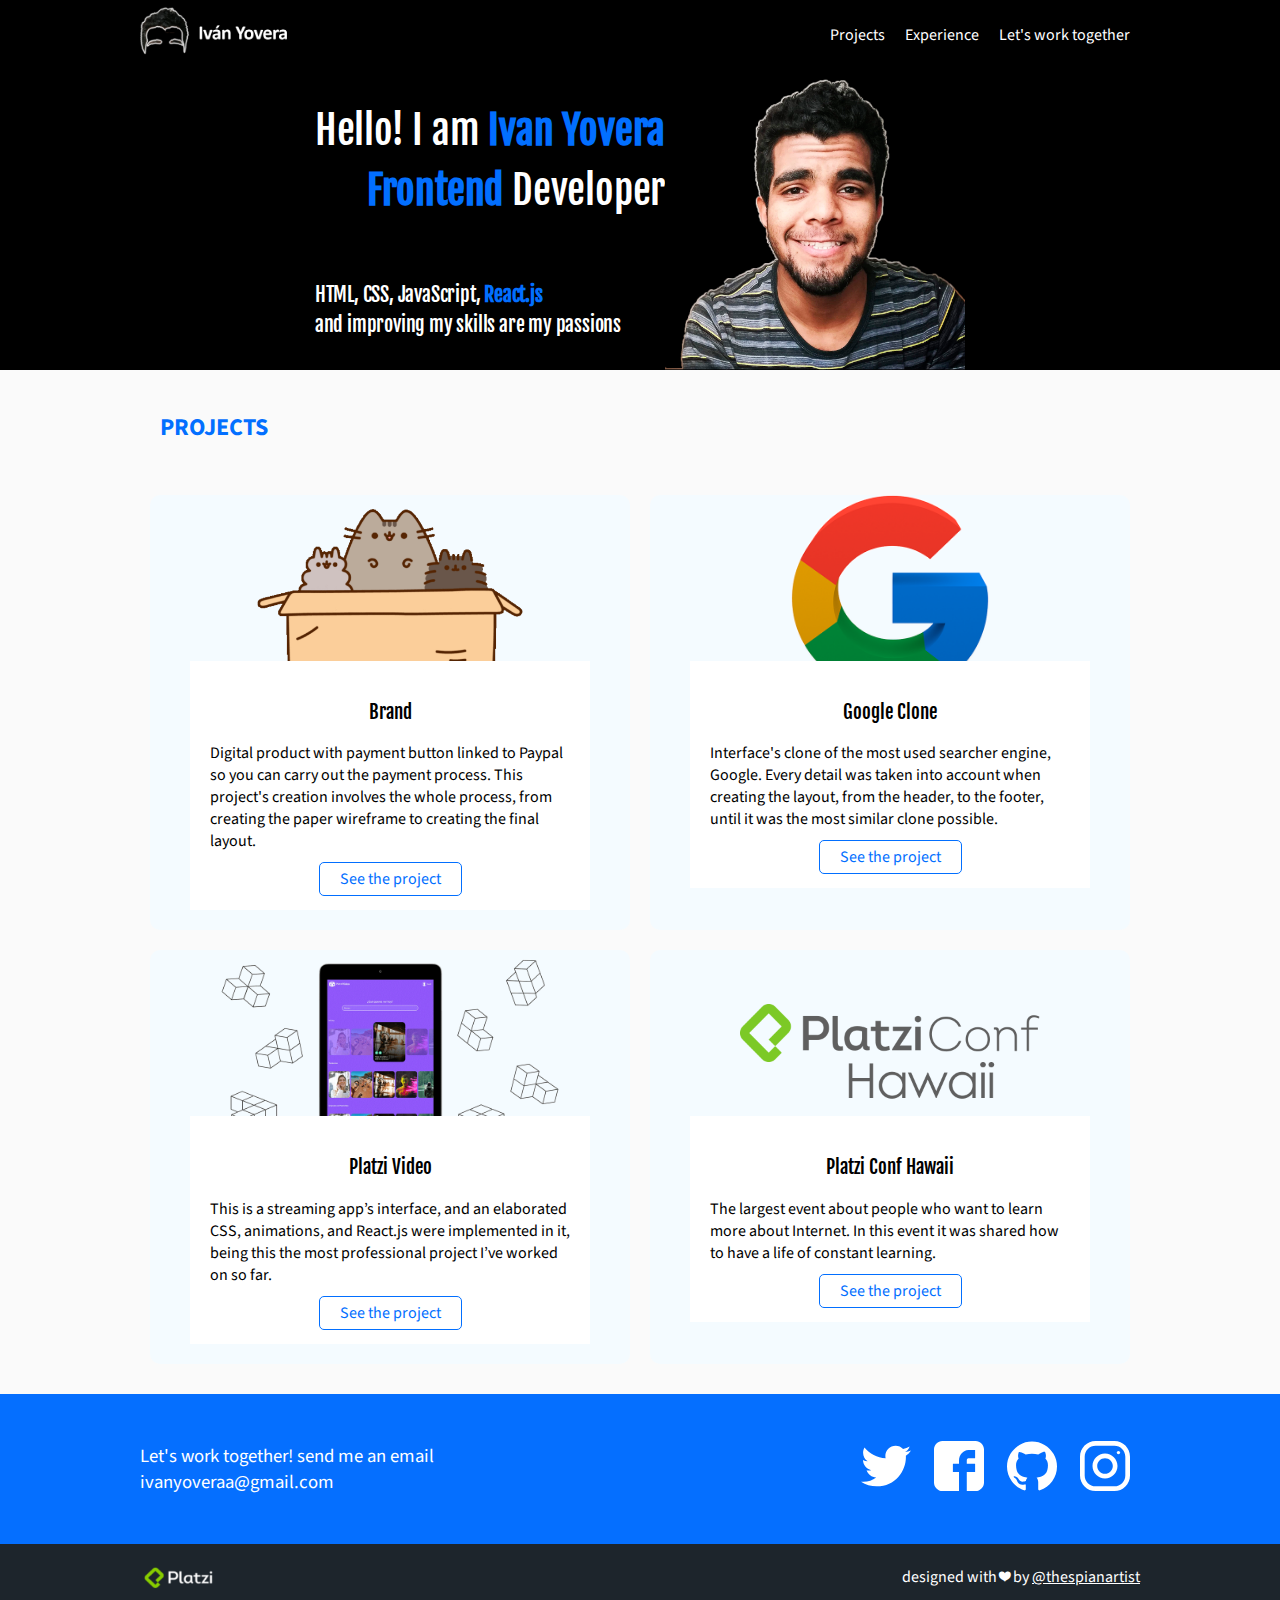
==== commit b719d3f2: "Correcciones de textos descriptivos" ====
--- a/index.html
+++ b/index.html
@@ -74,10 +74,10 @@
               <div class="event-detail">
                 <h3 class="event-title">Brand</h3>
                 <p class="event-description">
-                  Digital product with payment button linked to Paypal to carry
-                  out the payment process for the products offered. The creation
-                  of this project involves from the first steps creating the
-                  paper wireframe, to the final layout.
+                  Digital product with payment button linked to Paypal so you 
+                  can carry out the payment process. This project's creation
+                  involves the whole process, from creating the paper wireframe 
+                  to creating the final layout.
                 </p>
                 <a
                   class="event-url"
@@ -98,9 +98,10 @@
               <div class="event-detail">
                 <h3 class="event-title">Google Clone</h3>
                 <p class="event-description">
-                  Clone of the interface of the search engine most used by all,
-                  Google. Every detail was taken into account when layout, from
-                  the header, to the footer, until the most similar possible.
+                  Interface's clone of the most used searcher engine, Google. 
+                  Every detail was taken into account when creating the layout, 
+                  from the header, to the footer, until it was the most similar 
+                  clone possible.
                 </p>
                 <a
                   class="event-url"
@@ -121,10 +122,9 @@
               <div class="event-detail">
                 <h3 class="event-title">Platzi Video</h3>
                 <p class="event-description">
-                  Interface of a streaming application, a job is appreciated
-                  more elaborate with CSS and HTML by including effects and
-                  animations more advanced to give a better look to the
-                  interface. Also, it works with React.js.
+                  This is a streaming app’s interface, and an elaborated CSS, 
+                  animations, and React.js were implemented in it, being this 
+                  the most professional project I’ve worked on so far.
                 </p>
                 <a
                   class="event-url"
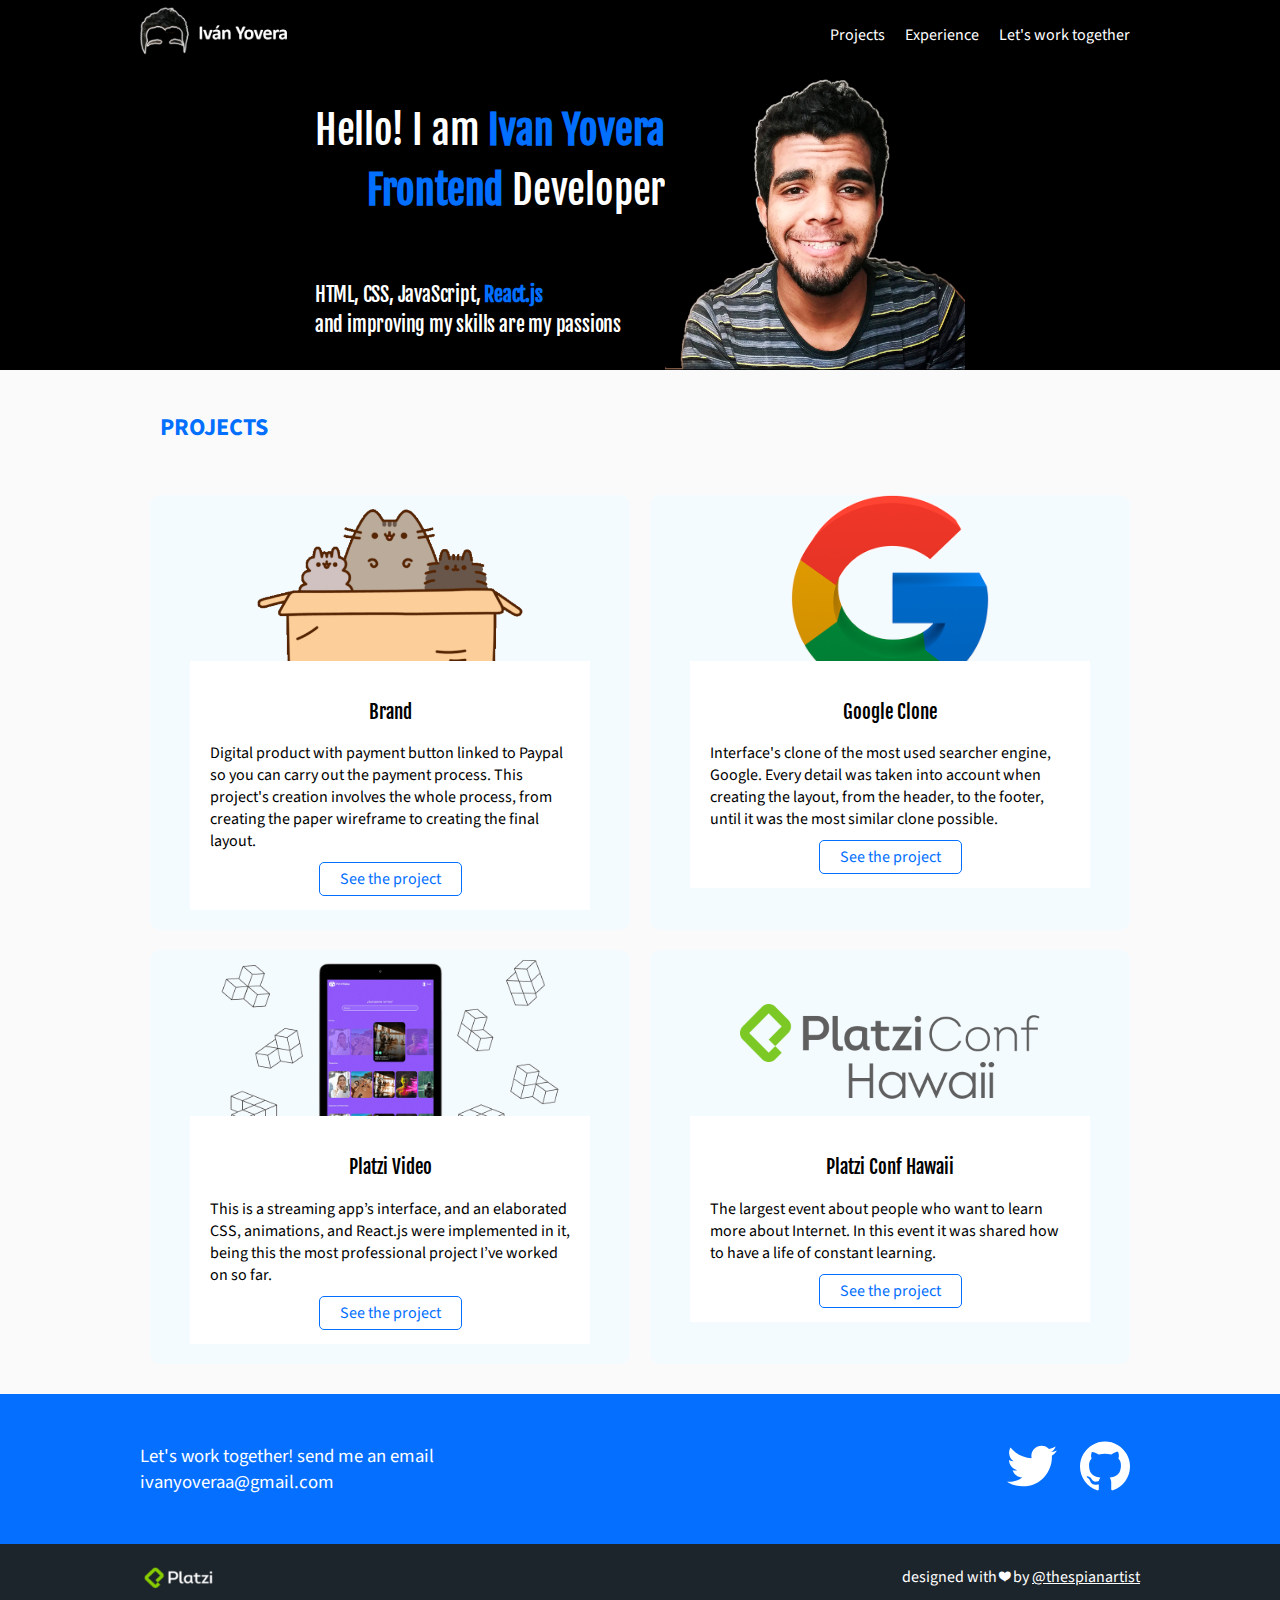
==== commit 5573b114: "Update index.html" ====
--- a/index.html
+++ b/index.html
@@ -181,15 +181,15 @@
             href="https://twitter.com/ivanyovera"
             class="social-link twitter"
           ></a>
-          <a href="https://fb.com/ivnyovera" class="social-link facebook"></a>
+<!--           <a href="https://fb.com/ivnyovera" class="social-link facebook"></a> -->
           <a
             href="https://github.com/ivanyovera"
             class="social-link github"
           ></a>
-          <a
+<!--           <a
             href="https://instagram.com/ivanyovera"
             class="social-link instagram"
-          ></a>
+          ></a> -->
         </div>
       </div>
     </section>
